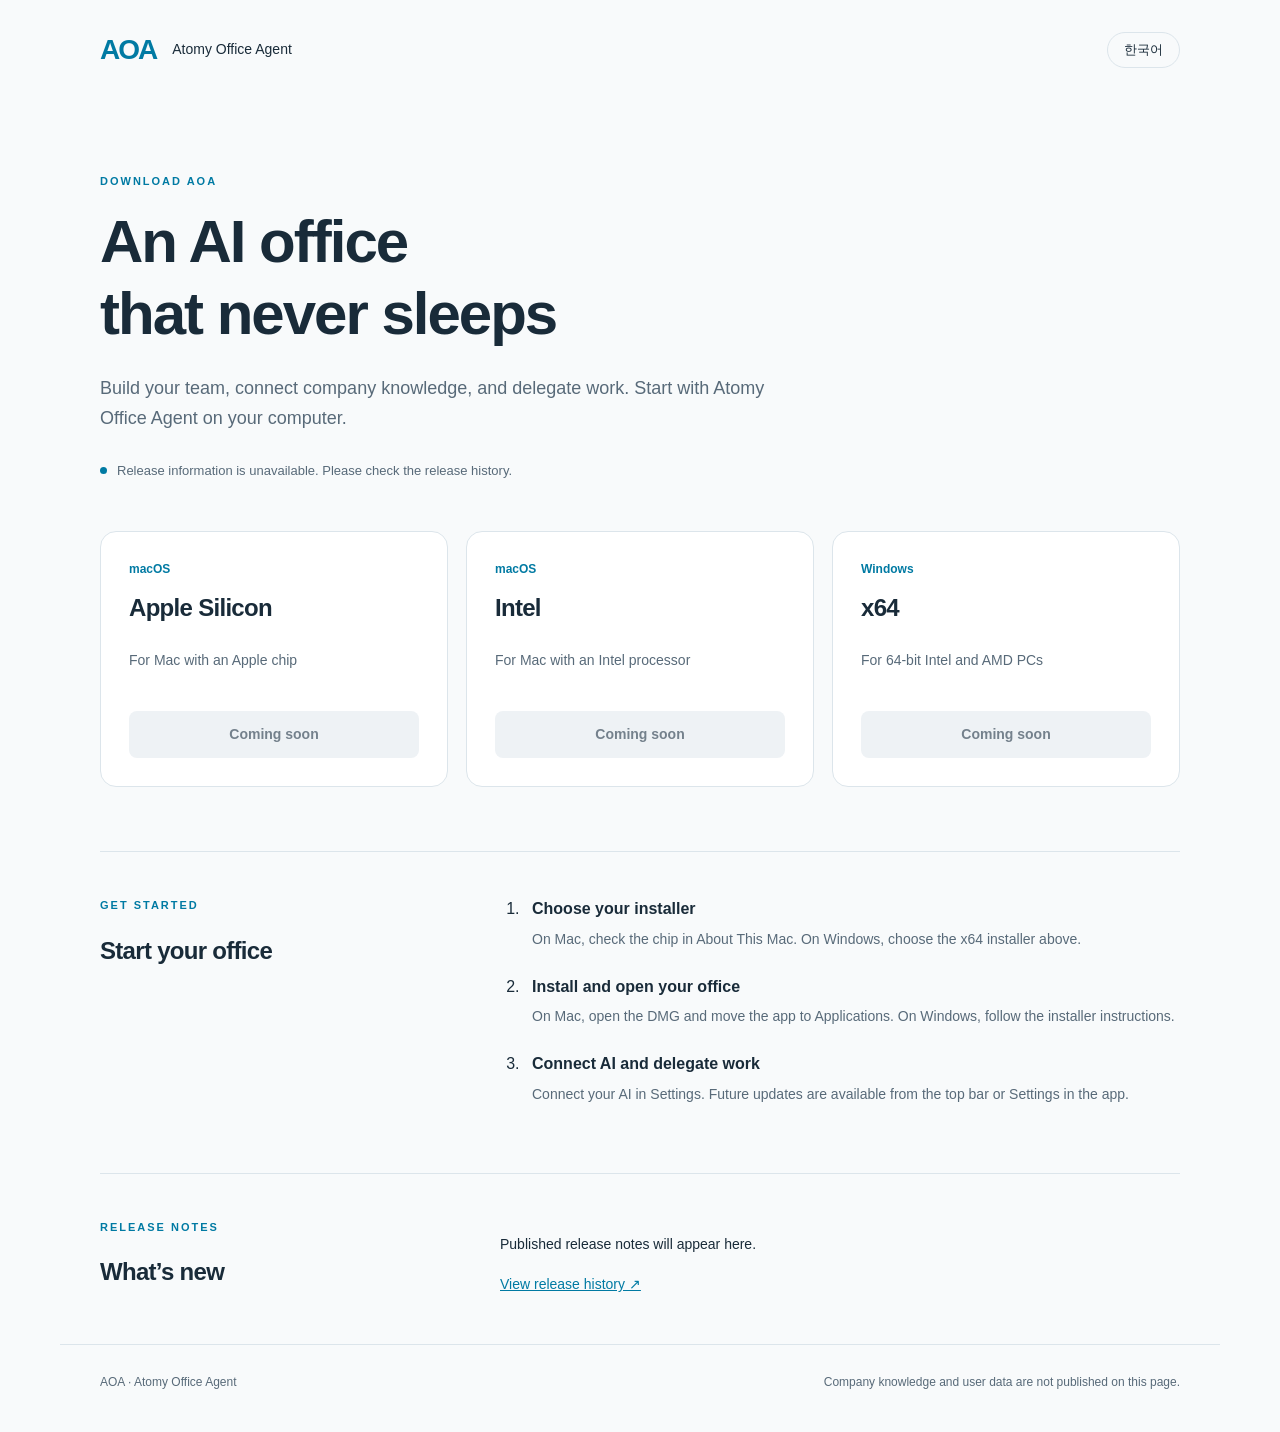
==== index.html @ fa3f3bc6 "Add bilingual AOA download and release page" ====
<!doctype html>
<html lang="ko"><head><meta charset="utf-8"><meta name="viewport" content="width=device-width, initial-scale=1"><meta name="description" content="Atomy Office Agent — AOA 다운로드 및 릴리스 안내"><title>AOA · Download</title><link rel="stylesheet" href="style.css"></head>
<body><header><a class="brand" href="./"><span class="mark">AOA</span><span>Atomy Office Agent</span></a><button id="language" type="button">English</button></header>
<main><section class="hero"><p class="eyebrow" data-t="eyebrow"></p><h1 data-t="title"></h1><p class="lead" data-t="lead"></p><div class="release-status"><span class="dot"></span><span id="status" role="status" data-t="loading"></span></div></section>
<section class="downloads" aria-label="설치 파일" data-label="downloads">
<article><span class="platform">macOS</span><h2>Apple Silicon</h2><p data-t="silicon"></p><a class="download disabled" aria-disabled="true" data-file="aoa-macos-apple-silicon.dmg" data-t="preparing"></a></article>
<article><span class="platform">macOS</span><h2>Intel</h2><p data-t="intel"></p><a class="download disabled" aria-disabled="true" data-file="aoa-macos-intel.dmg" data-t="preparing"></a></article>
<article><span class="platform">Windows</span><h2>x64</h2><p data-t="windows"></p><a class="download disabled" aria-disabled="true" data-file="aoa-windows-setup.exe" data-t="preparing"></a></article>
</section>
<section class="guide"><div><p class="eyebrow" data-t="getStarted"></p><h2 data-t="guideTitle"></h2></div><ol><li><strong data-t="step1"></strong><p data-t="step1Body"></p></li><li><strong data-t="step2"></strong><p data-t="step2Body"></p></li><li><strong data-t="step3"></strong><p data-t="step3Body"></p></li></ol></section>
<section class="notes"><div><p class="eyebrow" data-t="releaseNotes"></p><h2 data-t="notesTitle"></h2></div><div><p id="date"></p><pre id="notes" data-t="notesEmpty"></pre><a id="history" href="https://github.com/suhwang-atomy/agent-platform-releases/releases" target="_blank" rel="noopener noreferrer" data-t="history"></a></div></section></main>
<footer><span>AOA · Atomy Office Agent</span><span data-t="footer"></span></footer><script type="module" src="site.js"></script></body></html>
---- style.css ----
:root{color-scheme:light;--ink:#192b39;--muted:#586a79;--line:#dce5eb;--accent:#007aa3}*{box-sizing:border-box}body{margin:0;background:#f8fafb;color:var(--ink);font:16px/1.65 -apple-system,BlinkMacSystemFont,"Segoe UI",sans-serif}header,main,footer{max-width:1160px;margin:auto;padding:0 40px}header{height:100px;display:flex;align-items:center;justify-content:space-between}.brand{display:flex;align-items:center;gap:16px;color:inherit;text-decoration:none;font-size:14px}.mark{font-weight:800;letter-spacing:-2px;font-size:28px;color:var(--accent)}button{background:transparent;border:1px solid var(--line);border-radius:20px;padding:8px 16px;color:var(--ink);cursor:pointer}.hero{padding:72px 0 42px;max-width:800px}.eyebrow{font-size:11px;letter-spacing:2px;color:var(--accent);font-weight:700;margin:0 0 16px}h1{font-size:clamp(34px,5vw,60px);line-height:1.2;letter-spacing:-2px;white-space:pre-line;margin:0 0 24px}h2{font-size:24px;letter-spacing:-.7px;margin:8px 0}.lead{font-size:18px;color:var(--muted);max-width:680px}.release-status{display:flex;align-items:center;gap:10px;font-size:13px;margin-top:26px;color:var(--muted)}.dot{width:7px;height:7px;background:var(--accent);border-radius:50%}.downloads{display:grid;grid-template-columns:repeat(3,1fr);gap:18px;padding:8px 0 64px}article{border:1px solid var(--line);border-radius:16px;padding:28px;background:white;display:flex;flex-direction:column}article p{color:var(--muted);font-size:14px;min-height:48px}.platform{font-size:12px;font-weight:600;color:var(--accent)}.download{display:block;text-decoration:none;text-align:center;background:var(--accent);color:white;padding:12px;border-radius:8px;font-size:14px;font-weight:600;margin-top:auto}.download.disabled{background:#eef2f5;color:#74818c;cursor:default}a:focus-visible,button:focus-visible{outline:3px solid #00b5ef;outline-offset:4px}.guide,.notes{display:grid;grid-template-columns:1fr 2fr;gap:60px;border-top:1px solid var(--line);padding:44px 0}ol{margin:0;padding-left:24px}li{padding:0 0 18px 8px}li p{margin:5px 0;color:var(--muted);font-size:14px}.notes pre{white-space:pre-wrap;overflow-wrap:anywhere;font-family:inherit;font-size:14px;line-height:1.8;max-height:400px;overflow:auto}.notes a{color:var(--accent);font-size:14px}#date{color:var(--muted);font-size:12px}footer{border-top:1px solid var(--line);padding-top:28px;padding-bottom:40px;display:flex;justify-content:space-between;color:var(--muted);font-size:12px}@media(max-width:700px){header,main,footer{padding-left:22px;padding-right:22px}header{height:80px}.brand{gap:10px;font-size:11px}.hero{padding-top:38px}.downloads{grid-template-columns:1fr;gap:12px}article{padding:24px}article p{min-height:0}.guide,.notes{grid-template-columns:1fr;gap:16px}footer{display:grid;gap:8px}}
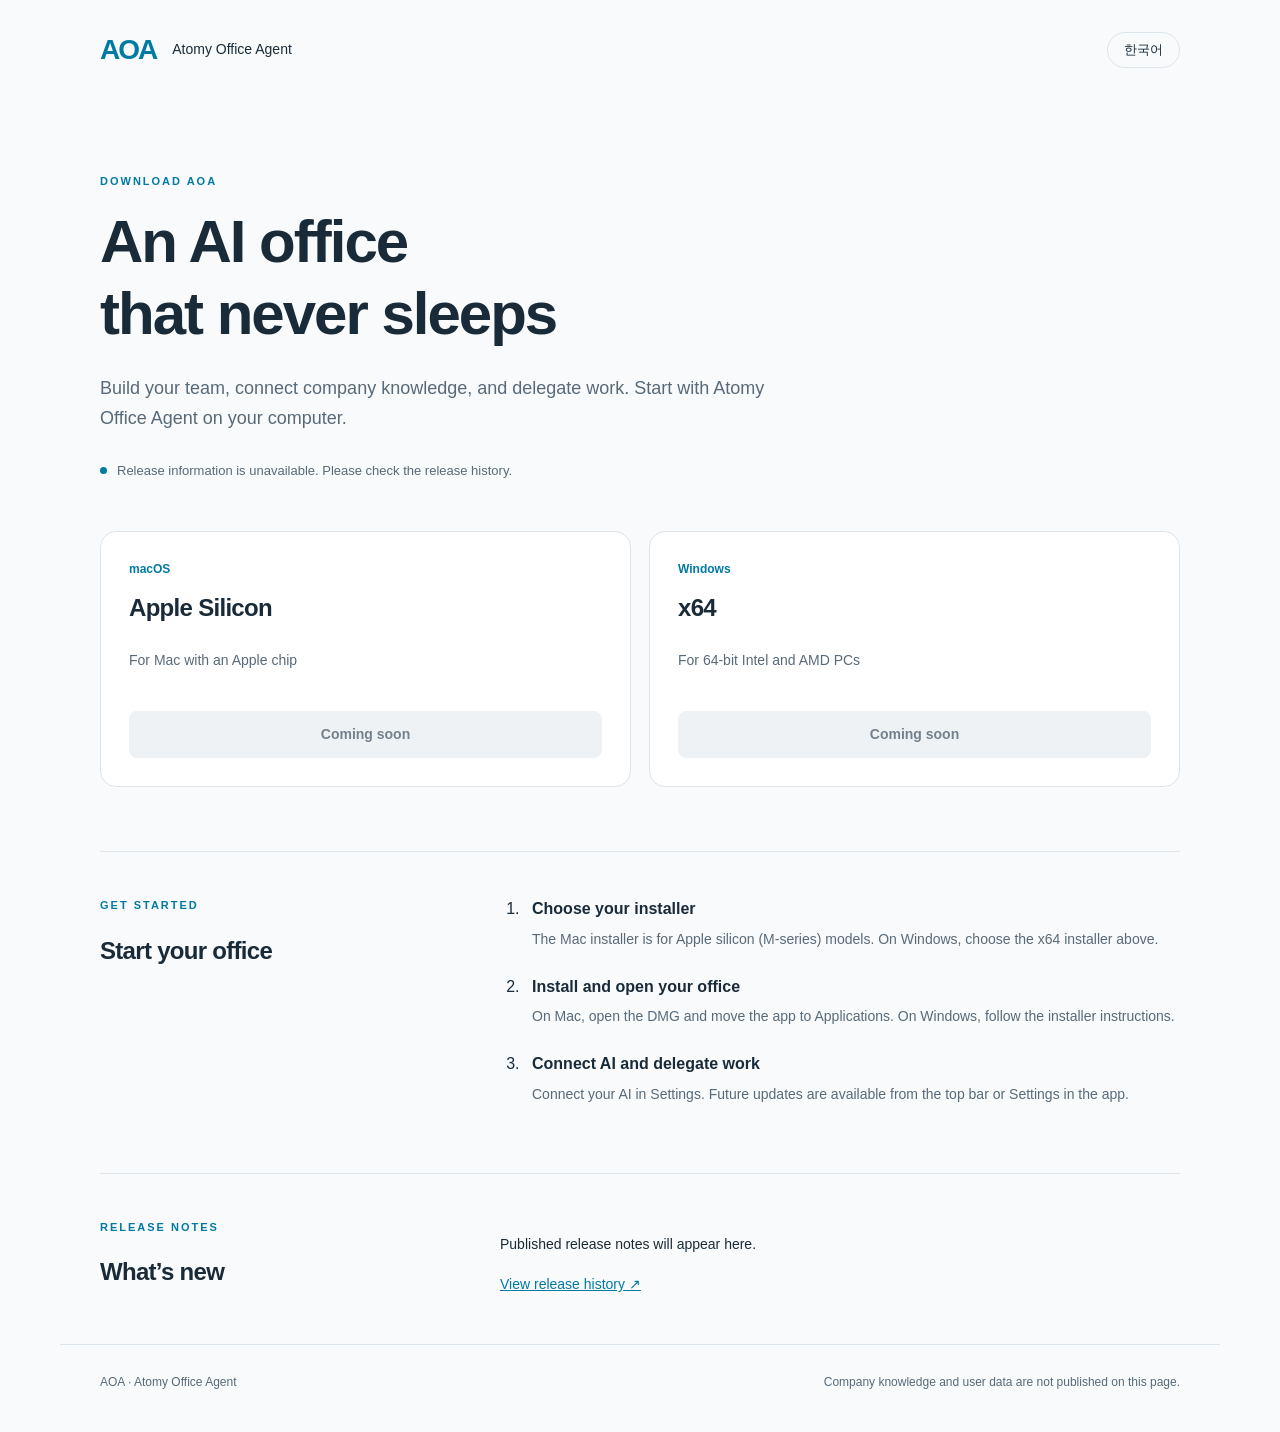
==== commit 2dac4e2c: "Publish Apple Silicon download and simplify platform cards" ====
--- a/index.html
+++ b/index.html
@@ -4,7 +4,6 @@
 <main><section class="hero"><p class="eyebrow" data-t="eyebrow"></p><h1 data-t="title"></h1><p class="lead" data-t="lead"></p><div class="release-status"><span class="dot"></span><span id="status" role="status" data-t="loading"></span></div></section>
 <section class="downloads" aria-label="설치 파일" data-label="downloads">
 <article><span class="platform">macOS</span><h2>Apple Silicon</h2><p data-t="silicon"></p><a class="download disabled" aria-disabled="true" data-file="aoa-macos-apple-silicon.dmg" data-t="preparing"></a></article>
-<article><span class="platform">macOS</span><h2>Intel</h2><p data-t="intel"></p><a class="download disabled" aria-disabled="true" data-file="aoa-macos-intel.dmg" data-t="preparing"></a></article>
 <article><span class="platform">Windows</span><h2>x64</h2><p data-t="windows"></p><a class="download disabled" aria-disabled="true" data-file="aoa-windows-setup.exe" data-t="preparing"></a></article>
 </section>
 <section class="guide"><div><p class="eyebrow" data-t="getStarted"></p><h2 data-t="guideTitle"></h2></div><ol><li><strong data-t="step1"></strong><p data-t="step1Body"></p></li><li><strong data-t="step2"></strong><p data-t="step2Body"></p></li><li><strong data-t="step3"></strong><p data-t="step3Body"></p></li></ol></section>
--- a/style.css
+++ b/style.css
@@ -1 +1 @@
-:root{color-scheme:light;--ink:#192b39;--muted:#586a79;--line:#dce5eb;--accent:#007aa3}*{box-sizing:border-box}body{margin:0;background:#f8fafb;color:var(--ink);font:16px/1.65 -apple-system,BlinkMacSystemFont,"Segoe UI",sans-serif}header,main,footer{max-width:1160px;margin:auto;padding:0 40px}header{height:100px;display:flex;align-items:center;justify-content:space-between}.brand{display:flex;align-items:center;gap:16px;color:inherit;text-decoration:none;font-size:14px}.mark{font-weight:800;letter-spacing:-2px;font-size:28px;color:var(--accent)}button{background:transparent;border:1px solid var(--line);border-radius:20px;padding:8px 16px;color:var(--ink);cursor:pointer}.hero{padding:72px 0 42px;max-width:800px}.eyebrow{font-size:11px;letter-spacing:2px;color:var(--accent);font-weight:700;margin:0 0 16px}h1{font-size:clamp(34px,5vw,60px);line-height:1.2;letter-spacing:-2px;white-space:pre-line;margin:0 0 24px}h2{font-size:24px;letter-spacing:-.7px;margin:8px 0}.lead{font-size:18px;color:var(--muted);max-width:680px}.release-status{display:flex;align-items:center;gap:10px;font-size:13px;margin-top:26px;color:var(--muted)}.dot{width:7px;height:7px;background:var(--accent);border-radius:50%}.downloads{display:grid;grid-template-columns:repeat(3,1fr);gap:18px;padding:8px 0 64px}article{border:1px solid var(--line);border-radius:16px;padding:28px;background:white;display:flex;flex-direction:column}article p{color:var(--muted);font-size:14px;min-height:48px}.platform{font-size:12px;font-weight:600;color:var(--accent)}.download{display:block;text-decoration:none;text-align:center;background:var(--accent);color:white;padding:12px;border-radius:8px;font-size:14px;font-weight:600;margin-top:auto}.download.disabled{background:#eef2f5;color:#74818c;cursor:default}a:focus-visible,button:focus-visible{outline:3px solid #00b5ef;outline-offset:4px}.guide,.notes{display:grid;grid-template-columns:1fr 2fr;gap:60px;border-top:1px solid var(--line);padding:44px 0}ol{margin:0;padding-left:24px}li{padding:0 0 18px 8px}li p{margin:5px 0;color:var(--muted);font-size:14px}.notes pre{white-space:pre-wrap;overflow-wrap:anywhere;font-family:inherit;font-size:14px;line-height:1.8;max-height:400px;overflow:auto}.notes a{color:var(--accent);font-size:14px}#date{color:var(--muted);font-size:12px}footer{border-top:1px solid var(--line);padding-top:28px;padding-bottom:40px;display:flex;justify-content:space-between;color:var(--muted);font-size:12px}@media(max-width:700px){header,main,footer{padding-left:22px;padding-right:22px}header{height:80px}.brand{gap:10px;font-size:11px}.hero{padding-top:38px}.downloads{grid-template-columns:1fr;gap:12px}article{padding:24px}article p{min-height:0}.guide,.notes{grid-template-columns:1fr;gap:16px}footer{display:grid;gap:8px}}
+:root{color-scheme:light;--ink:#192b39;--muted:#586a79;--line:#dce5eb;--accent:#007aa3}*{box-sizing:border-box}body{margin:0;background:#f8fafb;color:var(--ink);font:16px/1.65 -apple-system,BlinkMacSystemFont,"Segoe UI",sans-serif}header,main,footer{max-width:1160px;margin:auto;padding:0 40px}header{height:100px;display:flex;align-items:center;justify-content:space-between}.brand{display:flex;align-items:center;gap:16px;color:inherit;text-decoration:none;font-size:14px}.mark{font-weight:800;letter-spacing:-2px;font-size:28px;color:var(--accent)}button{background:transparent;border:1px solid var(--line);border-radius:20px;padding:8px 16px;color:var(--ink);cursor:pointer}.hero{padding:72px 0 42px;max-width:800px}.eyebrow{font-size:11px;letter-spacing:2px;color:var(--accent);font-weight:700;margin:0 0 16px}h1{font-size:clamp(34px,5vw,60px);line-height:1.2;letter-spacing:-2px;white-space:pre-line;margin:0 0 24px}h2{font-size:24px;letter-spacing:-.7px;margin:8px 0}.lead{font-size:18px;color:var(--muted);max-width:680px}.release-status{display:flex;align-items:center;gap:10px;font-size:13px;margin-top:26px;color:var(--muted)}.dot{width:7px;height:7px;background:var(--accent);border-radius:50%}.downloads{display:grid;grid-template-columns:repeat(2,1fr);gap:18px;padding:8px 0 64px}article{border:1px solid var(--line);border-radius:16px;padding:28px;background:white;display:flex;flex-direction:column}article p{color:var(--muted);font-size:14px;min-height:48px}.platform{font-size:12px;font-weight:600;color:var(--accent)}.download{display:block;text-decoration:none;text-align:center;background:var(--accent);color:white;padding:12px;border-radius:8px;font-size:14px;font-weight:600;margin-top:auto}.download.disabled{background:#eef2f5;color:#74818c;cursor:default}a:focus-visible,button:focus-visible{outline:3px solid #00b5ef;outline-offset:4px}.guide,.notes{display:grid;grid-template-columns:1fr 2fr;gap:60px;border-top:1px solid var(--line);padding:44px 0}ol{margin:0;padding-left:24px}li{padding:0 0 18px 8px}li p{margin:5px 0;color:var(--muted);font-size:14px}.notes pre{white-space:pre-wrap;overflow-wrap:anywhere;font-family:inherit;font-size:14px;line-height:1.8;max-height:400px;overflow:auto}.notes a{color:var(--accent);font-size:14px}#date{color:var(--muted);font-size:12px}footer{border-top:1px solid var(--line);padding-top:28px;padding-bottom:40px;display:flex;justify-content:space-between;color:var(--muted);font-size:12px}@media(max-width:700px){header,main,footer{padding-left:22px;padding-right:22px}header{height:80px}.brand{gap:10px;font-size:11px}.hero{padding-top:38px}.downloads{grid-template-columns:1fr;gap:12px}article{padding:24px}article p{min-height:0}.guide,.notes{grid-template-columns:1fr;gap:16px}footer{display:grid;gap:8px}}
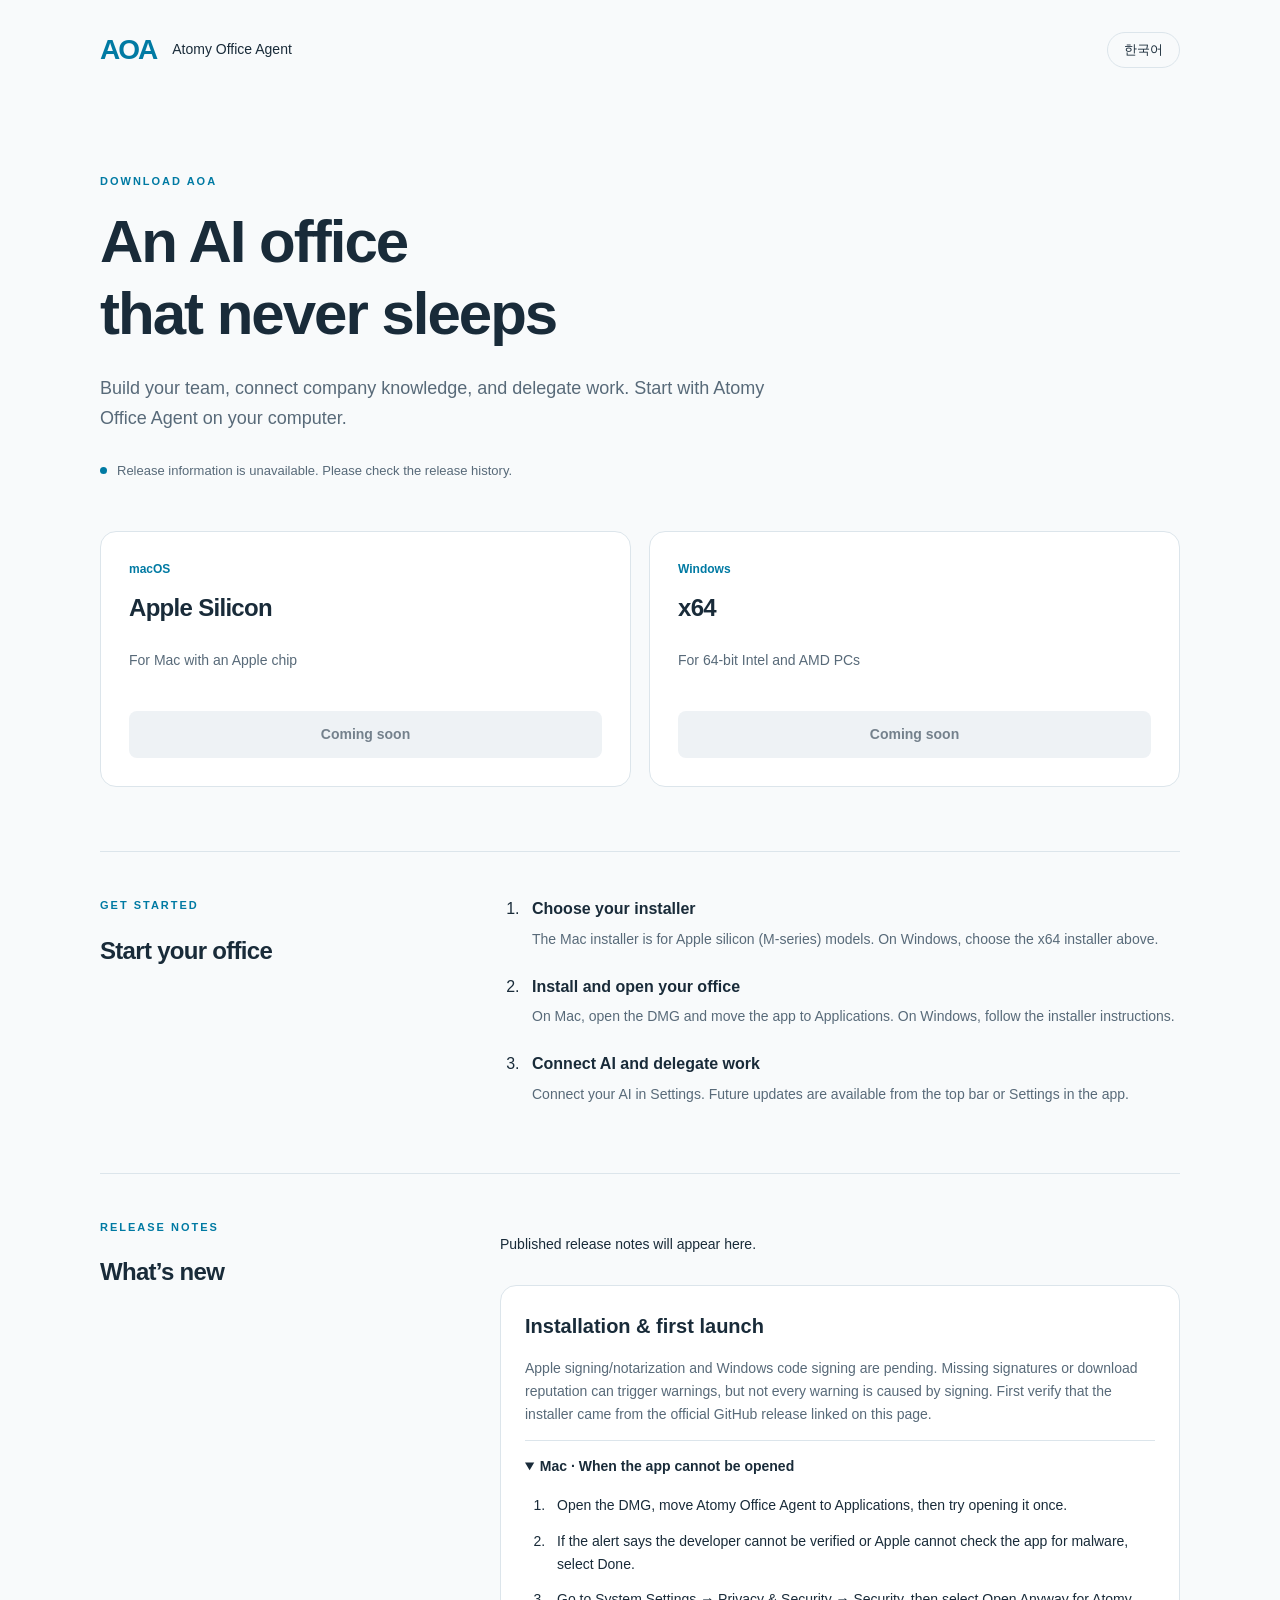
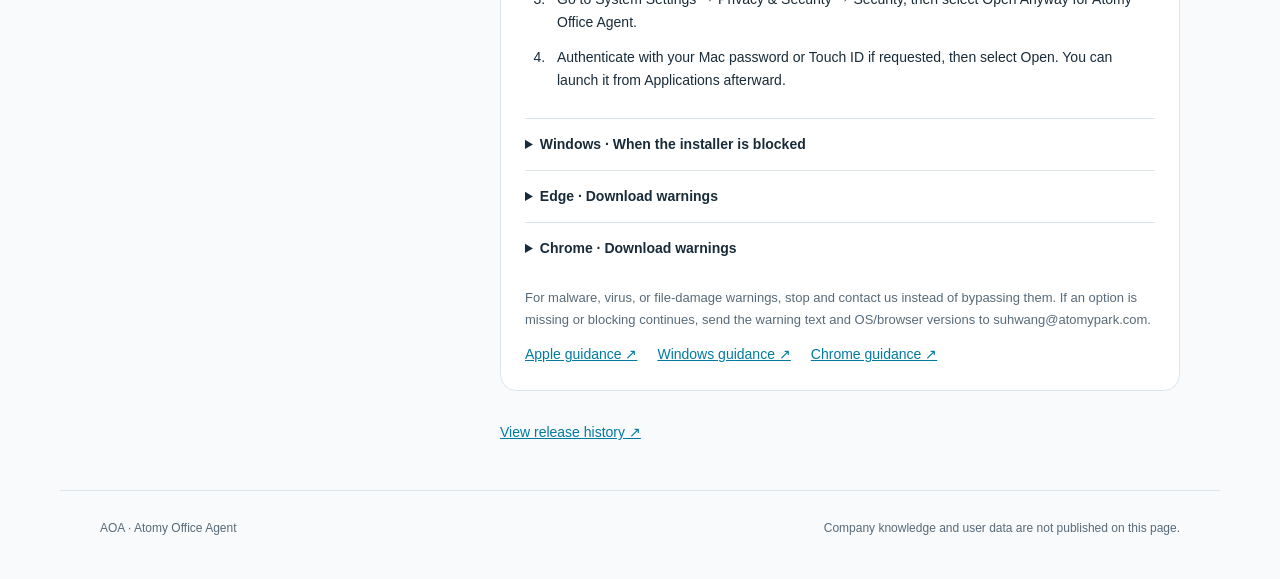
==== commit a4c4a0da: "docs: add OS and browser first-run guidance" ====
--- a/index.html
+++ b/index.html
@@ -7,5 +7,5 @@
 <article><span class="platform">Windows</span><h2>x64</h2><p data-t="windows"></p><a class="download disabled" aria-disabled="true" data-file="aoa-windows-setup.exe" data-t="preparing"></a></article>
 </section>
 <section class="guide"><div><p class="eyebrow" data-t="getStarted"></p><h2 data-t="guideTitle"></h2></div><ol><li><strong data-t="step1"></strong><p data-t="step1Body"></p></li><li><strong data-t="step2"></strong><p data-t="step2Body"></p></li><li><strong data-t="step3"></strong><p data-t="step3Body"></p></li></ol></section>
-<section class="notes"><div><p class="eyebrow" data-t="releaseNotes"></p><h2 data-t="notesTitle"></h2></div><div><p id="date"></p><pre id="notes" data-t="notesEmpty"></pre><a id="history" href="https://github.com/suhwang-atomy/agent-platform-releases/releases" target="_blank" rel="noopener noreferrer" data-t="history"></a></div></section></main>
+<section class="notes"><div><p class="eyebrow" data-t="releaseNotes"></p><h2 data-t="notesTitle"></h2></div><div><p id="date"></p><pre id="notes" data-t="notesEmpty"></pre><aside class="launch-guide" aria-labelledby="launch-title"><h3 id="launch-title" data-t="launchTitle"></h3><p data-t="launchIntro"></p><details open><summary data-t="macGuide"></summary><ol><li data-t="mac1"></li><li data-t="mac2"></li><li data-t="mac3"></li><li data-t="mac4"></li></ol></details><details><summary data-t="windowsGuide"></summary><ol><li data-t="windows1"></li><li data-t="windows2"></li><li data-t="windows3"></li></ol></details><details><summary data-t="edgeGuide"></summary><ol><li data-t="edge1"></li><li data-t="edge2"></li></ol></details><details><summary data-t="chromeGuide"></summary><ol><li data-t="chrome1"></li><li data-t="chrome2"></li></ol></details><p class="launch-help" data-t="launchHelp"></p><div class="launch-sources"><a href="https://support.apple.com/ko-kr/102445" data-t="appleHelp" target="_blank" rel="noopener noreferrer"></a><a href="https://learn.microsoft.com/en-us/windows/apps/package-and-deploy/smartscreen-reputation" data-t="windowsHelp" target="_blank" rel="noopener noreferrer"></a><a href="https://support.google.com/chrome/answer/6261569" data-t="chromeHelp" target="_blank" rel="noopener noreferrer"></a></div></aside><a id="history" href="https://github.com/suhwang-atomy/agent-platform-releases/releases" target="_blank" rel="noopener noreferrer" data-t="history"></a></div></section></main>
 <footer><span>AOA · Atomy Office Agent</span><span data-t="footer"></span></footer><script type="module" src="site.js"></script></body></html>
--- a/style.css
+++ b/style.css
@@ -1 +1,3 @@
 :root{color-scheme:light;--ink:#192b39;--muted:#586a79;--line:#dce5eb;--accent:#007aa3}*{box-sizing:border-box}body{margin:0;background:#f8fafb;color:var(--ink);font:16px/1.65 -apple-system,BlinkMacSystemFont,"Segoe UI",sans-serif}header,main,footer{max-width:1160px;margin:auto;padding:0 40px}header{height:100px;display:flex;align-items:center;justify-content:space-between}.brand{display:flex;align-items:center;gap:16px;color:inherit;text-decoration:none;font-size:14px}.mark{font-weight:800;letter-spacing:-2px;font-size:28px;color:var(--accent)}button{background:transparent;border:1px solid var(--line);border-radius:20px;padding:8px 16px;color:var(--ink);cursor:pointer}.hero{padding:72px 0 42px;max-width:800px}.eyebrow{font-size:11px;letter-spacing:2px;color:var(--accent);font-weight:700;margin:0 0 16px}h1{font-size:clamp(34px,5vw,60px);line-height:1.2;letter-spacing:-2px;white-space:pre-line;margin:0 0 24px}h2{font-size:24px;letter-spacing:-.7px;margin:8px 0}.lead{font-size:18px;color:var(--muted);max-width:680px}.release-status{display:flex;align-items:center;gap:10px;font-size:13px;margin-top:26px;color:var(--muted)}.dot{width:7px;height:7px;background:var(--accent);border-radius:50%}.downloads{display:grid;grid-template-columns:repeat(2,1fr);gap:18px;padding:8px 0 64px}article{border:1px solid var(--line);border-radius:16px;padding:28px;background:white;display:flex;flex-direction:column}article p{color:var(--muted);font-size:14px;min-height:48px}.platform{font-size:12px;font-weight:600;color:var(--accent)}.download{display:block;text-decoration:none;text-align:center;background:var(--accent);color:white;padding:12px;border-radius:8px;font-size:14px;font-weight:600;margin-top:auto}.download.disabled{background:#eef2f5;color:#74818c;cursor:default}a:focus-visible,button:focus-visible{outline:3px solid #00b5ef;outline-offset:4px}.guide,.notes{display:grid;grid-template-columns:1fr 2fr;gap:60px;border-top:1px solid var(--line);padding:44px 0}ol{margin:0;padding-left:24px}li{padding:0 0 18px 8px}li p{margin:5px 0;color:var(--muted);font-size:14px}.notes pre{white-space:pre-wrap;overflow-wrap:anywhere;font-family:inherit;font-size:14px;line-height:1.8;max-height:400px;overflow:auto}.notes a{color:var(--accent);font-size:14px}#date{color:var(--muted);font-size:12px}footer{border-top:1px solid var(--line);padding-top:28px;padding-bottom:40px;display:flex;justify-content:space-between;color:var(--muted);font-size:12px}@media(max-width:700px){header,main,footer{padding-left:22px;padding-right:22px}header{height:80px}.brand{gap:10px;font-size:11px}.hero{padding-top:38px}.downloads{grid-template-columns:1fr;gap:12px}article{padding:24px}article p{min-height:0}.guide,.notes{grid-template-columns:1fr;gap:16px}footer{display:grid;gap:8px}}
+
+.launch-guide{margin:28px 0;padding:24px;border:1px solid var(--line);border-radius:16px;background:white;font-size:14px}.launch-guide h3{margin:0 0 12px;font-size:20px}.launch-guide p{color:var(--muted)}.launch-guide details{border-top:1px solid var(--line);padding:14px 0}.launch-guide summary{cursor:pointer;font-weight:600}.launch-guide summary:focus-visible{outline:3px solid #00b5ef;outline-offset:4px}.launch-guide ol{margin-top:16px}.launch-guide li{padding-bottom:12px;overflow-wrap:anywhere}.launch-help{font-size:13px;overflow-wrap:anywhere}.launch-sources{display:flex;flex-wrap:wrap;gap:8px 20px}@media(max-width:700px){.launch-guide{padding:18px}}
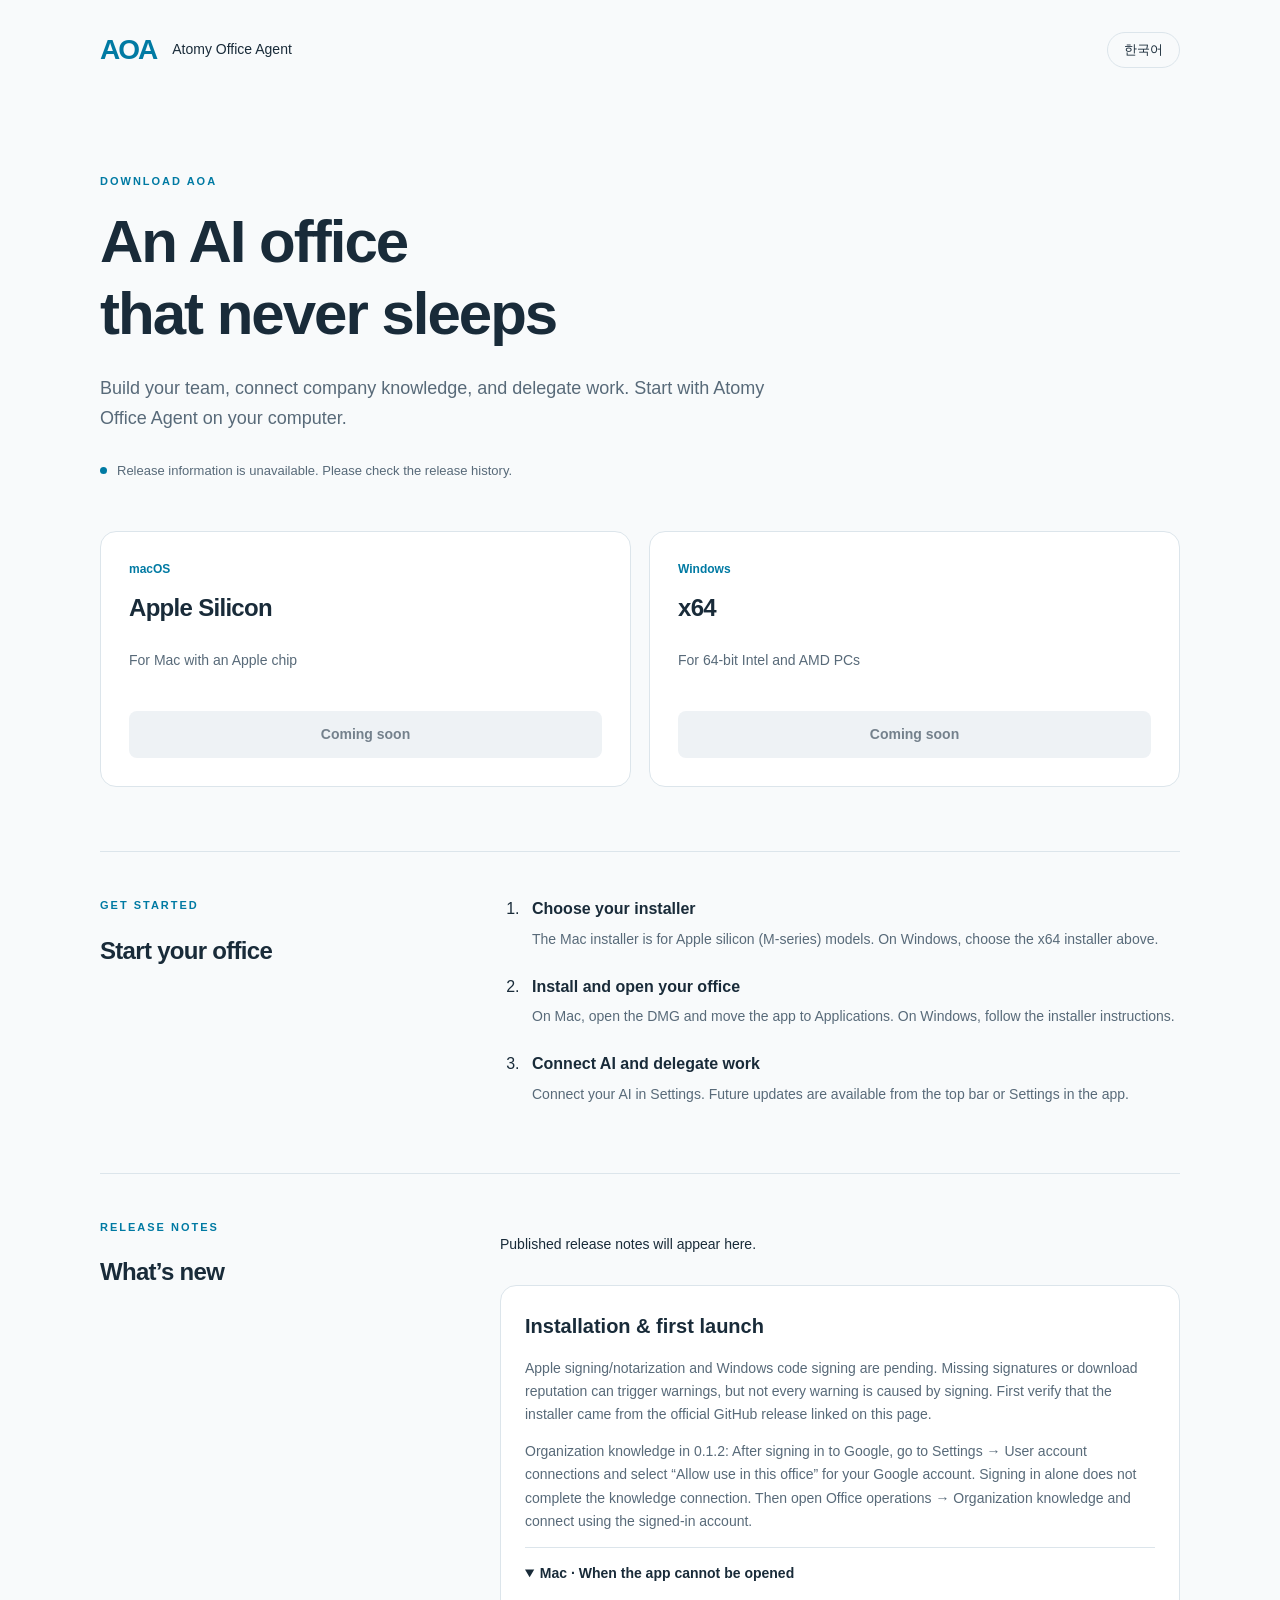
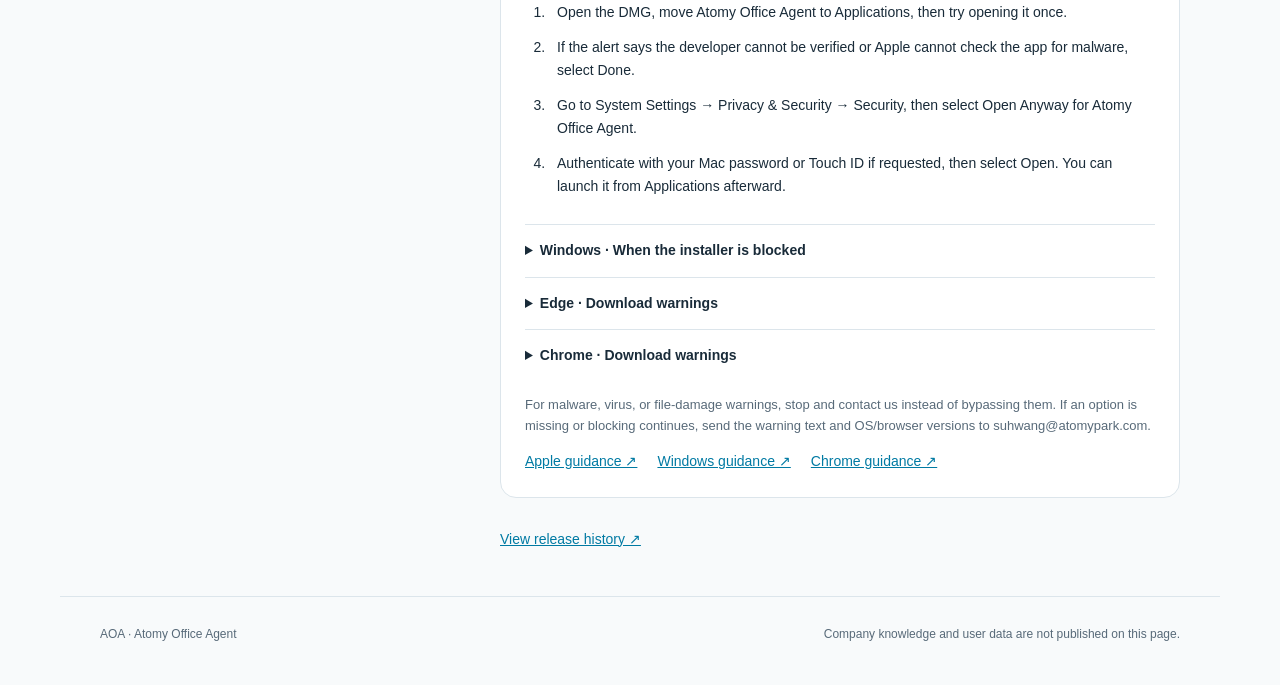
==== commit a05559d5: "docs: explain office approval for 0.1.2 knowledge" ====
--- a/index.html
+++ b/index.html
@@ -7,5 +7,5 @@
 <article><span class="platform">Windows</span><h2>x64</h2><p data-t="windows"></p><a class="download disabled" aria-disabled="true" data-file="aoa-windows-setup.exe" data-t="preparing"></a></article>
 </section>
 <section class="guide"><div><p class="eyebrow" data-t="getStarted"></p><h2 data-t="guideTitle"></h2></div><ol><li><strong data-t="step1"></strong><p data-t="step1Body"></p></li><li><strong data-t="step2"></strong><p data-t="step2Body"></p></li><li><strong data-t="step3"></strong><p data-t="step3Body"></p></li></ol></section>
-<section class="notes"><div><p class="eyebrow" data-t="releaseNotes"></p><h2 data-t="notesTitle"></h2></div><div><p id="date"></p><pre id="notes" data-t="notesEmpty"></pre><aside class="launch-guide" aria-labelledby="launch-title"><h3 id="launch-title" data-t="launchTitle"></h3><p data-t="launchIntro"></p><details open><summary data-t="macGuide"></summary><ol><li data-t="mac1"></li><li data-t="mac2"></li><li data-t="mac3"></li><li data-t="mac4"></li></ol></details><details><summary data-t="windowsGuide"></summary><ol><li data-t="windows1"></li><li data-t="windows2"></li><li data-t="windows3"></li></ol></details><details><summary data-t="edgeGuide"></summary><ol><li data-t="edge1"></li><li data-t="edge2"></li></ol></details><details><summary data-t="chromeGuide"></summary><ol><li data-t="chrome1"></li><li data-t="chrome2"></li></ol></details><p class="launch-help" data-t="launchHelp"></p><div class="launch-sources"><a href="https://support.apple.com/ko-kr/102445" data-t="appleHelp" target="_blank" rel="noopener noreferrer"></a><a href="https://learn.microsoft.com/en-us/windows/apps/package-and-deploy/smartscreen-reputation" data-t="windowsHelp" target="_blank" rel="noopener noreferrer"></a><a href="https://support.google.com/chrome/answer/6261569" data-t="chromeHelp" target="_blank" rel="noopener noreferrer"></a></div></aside><a id="history" href="https://github.com/suhwang-atomy/agent-platform-releases/releases" target="_blank" rel="noopener noreferrer" data-t="history"></a></div></section></main>
+<section class="notes"><div><p class="eyebrow" data-t="releaseNotes"></p><h2 data-t="notesTitle"></h2></div><div><p id="date"></p><pre id="notes" data-t="notesEmpty"></pre><aside class="launch-guide" aria-labelledby="launch-title"><h3 id="launch-title" data-t="launchTitle"></h3><p data-t="launchIntro"></p><p data-t="knowledge012"></p><details open><summary data-t="macGuide"></summary><ol><li data-t="mac1"></li><li data-t="mac2"></li><li data-t="mac3"></li><li data-t="mac4"></li></ol></details><details><summary data-t="windowsGuide"></summary><ol><li data-t="windows1"></li><li data-t="windows2"></li><li data-t="windows3"></li></ol></details><details><summary data-t="edgeGuide"></summary><ol><li data-t="edge1"></li><li data-t="edge2"></li></ol></details><details><summary data-t="chromeGuide"></summary><ol><li data-t="chrome1"></li><li data-t="chrome2"></li></ol></details><p class="launch-help" data-t="launchHelp"></p><div class="launch-sources"><a href="https://support.apple.com/ko-kr/102445" data-t="appleHelp" target="_blank" rel="noopener noreferrer"></a><a href="https://learn.microsoft.com/en-us/windows/apps/package-and-deploy/smartscreen-reputation" data-t="windowsHelp" target="_blank" rel="noopener noreferrer"></a><a href="https://support.google.com/chrome/answer/6261569" data-t="chromeHelp" target="_blank" rel="noopener noreferrer"></a></div></aside><a id="history" href="https://github.com/suhwang-atomy/agent-platform-releases/releases" target="_blank" rel="noopener noreferrer" data-t="history"></a></div></section></main>
 <footer><span>AOA · Atomy Office Agent</span><span data-t="footer"></span></footer><script type="module" src="site.js"></script></body></html>
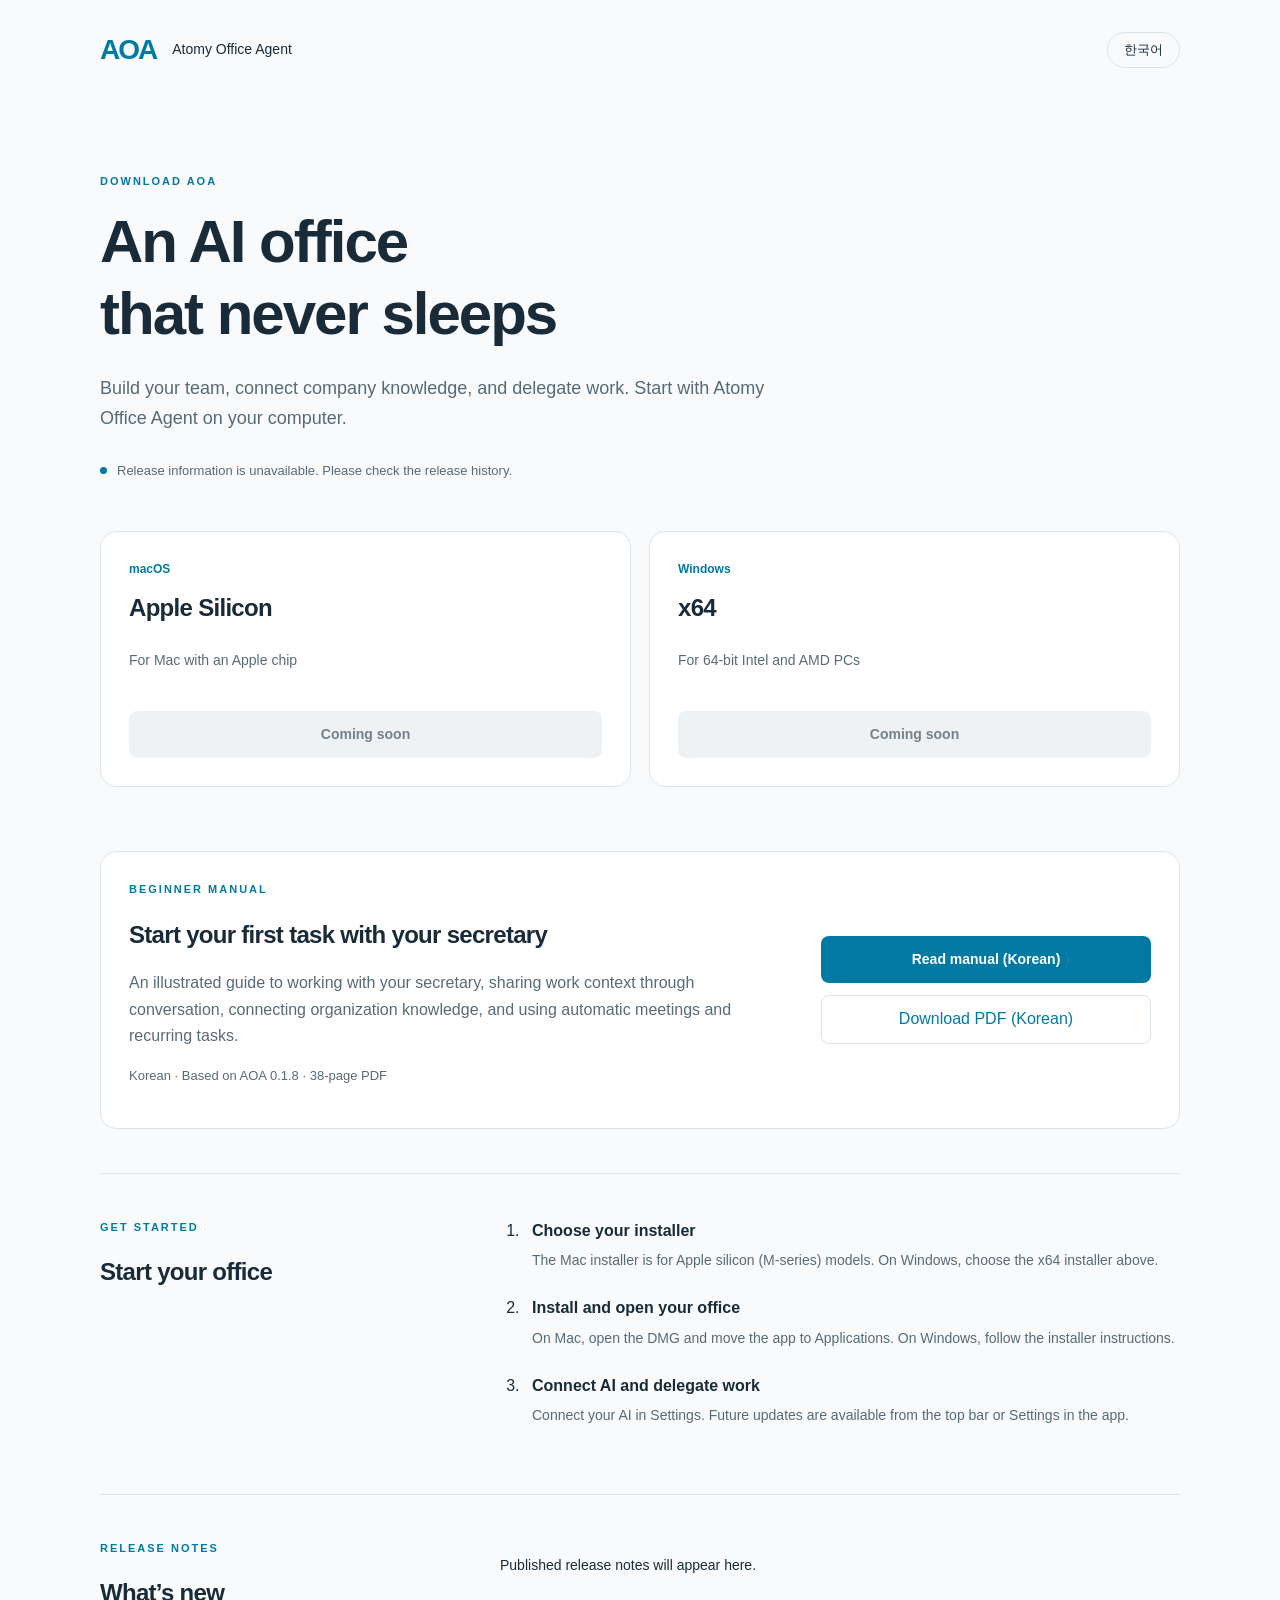
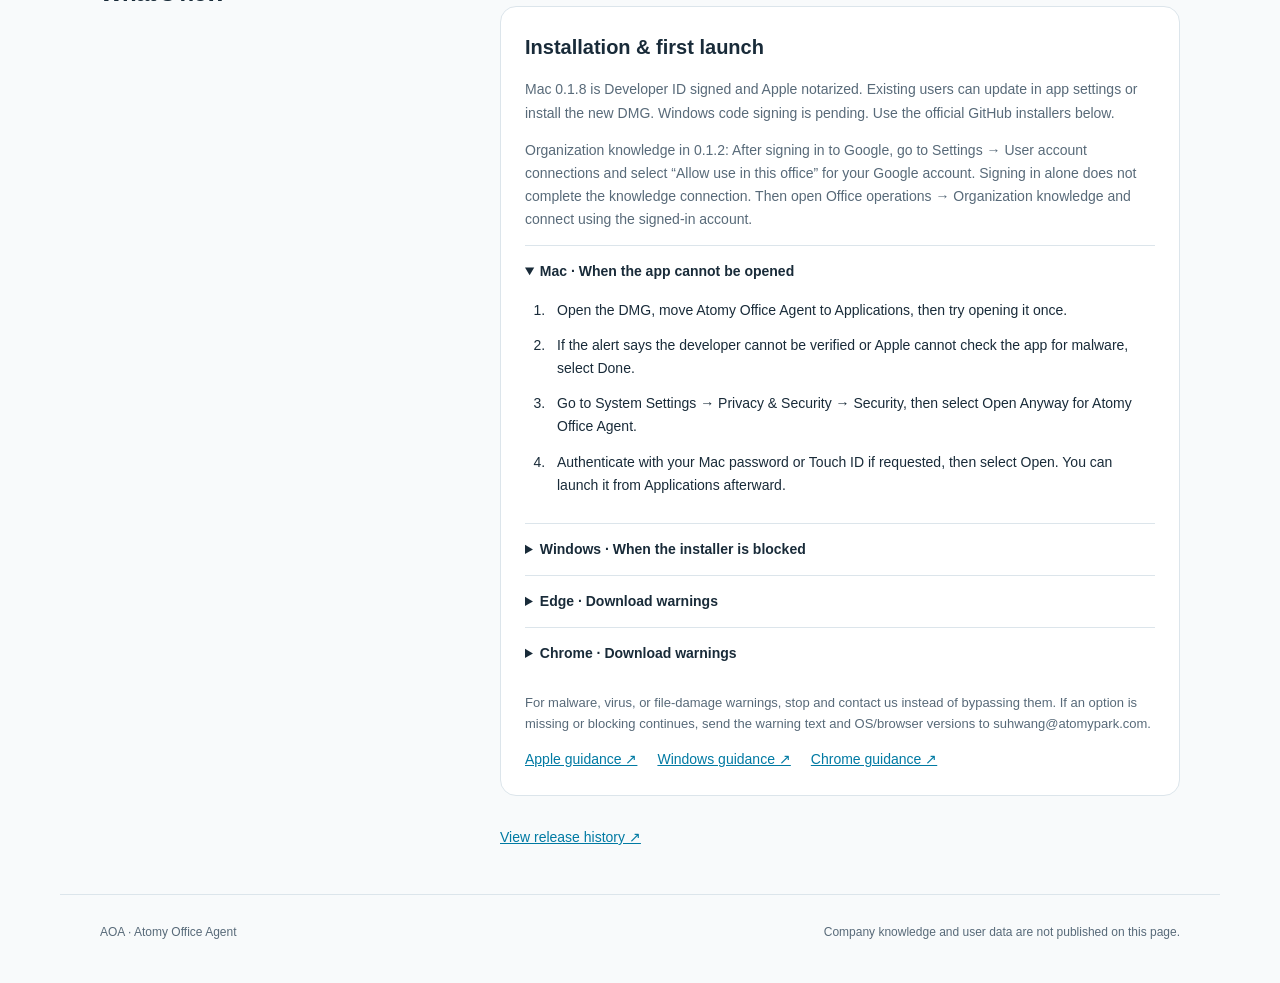
==== commit bd309408: "docs: publish beginner manual on download page" ====
--- a/index.html
+++ b/index.html
@@ -6,6 +6,7 @@
 <article><span class="platform">macOS</span><h2>Apple Silicon</h2><p data-t="silicon"></p><a class="download disabled" aria-disabled="true" data-file="aoa-macos-apple-silicon.dmg" data-t="preparing"></a></article>
 <article><span class="platform">Windows</span><h2>x64</h2><p data-t="windows"></p><a class="download disabled" aria-disabled="true" data-file="aoa-windows-setup.exe" data-t="preparing"></a></article>
 </section>
+<section class="manual-guide" aria-labelledby="manual-title"><div><p class="eyebrow" data-t="manualEyebrow"></p><h2 id="manual-title" data-t="manualTitle"></h2><p data-t="manualBody"></p><p class="manual-meta" data-t="manualMeta"></p></div><div class="manual-actions"><a class="download" href="manual/" data-t="manualWeb"></a><a class="manual-pdf" href="manual/aoa-beginner-manual-ko.pdf" download data-t="manualPdf"></a></div></section>
 <section class="guide"><div><p class="eyebrow" data-t="getStarted"></p><h2 data-t="guideTitle"></h2></div><ol><li><strong data-t="step1"></strong><p data-t="step1Body"></p></li><li><strong data-t="step2"></strong><p data-t="step2Body"></p></li><li><strong data-t="step3"></strong><p data-t="step3Body"></p></li></ol></section>
 <section class="notes"><div><p class="eyebrow" data-t="releaseNotes"></p><h2 data-t="notesTitle"></h2></div><div><p id="date"></p><pre id="notes" data-t="notesEmpty"></pre><aside class="launch-guide" aria-labelledby="launch-title"><h3 id="launch-title" data-t="launchTitle"></h3><p data-t="launchIntro"></p><p data-t="knowledge012"></p><details open><summary data-t="macGuide"></summary><ol><li data-t="mac1"></li><li data-t="mac2"></li><li data-t="mac3"></li><li data-t="mac4"></li></ol></details><details><summary data-t="windowsGuide"></summary><ol><li data-t="windows1"></li><li data-t="windows2"></li><li data-t="windows3"></li></ol></details><details><summary data-t="edgeGuide"></summary><ol><li data-t="edge1"></li><li data-t="edge2"></li></ol></details><details><summary data-t="chromeGuide"></summary><ol><li data-t="chrome1"></li><li data-t="chrome2"></li></ol></details><p class="launch-help" data-t="launchHelp"></p><div class="launch-sources"><a href="https://support.apple.com/ko-kr/102445" data-t="appleHelp" target="_blank" rel="noopener noreferrer"></a><a href="https://learn.microsoft.com/en-us/windows/apps/package-and-deploy/smartscreen-reputation" data-t="windowsHelp" target="_blank" rel="noopener noreferrer"></a><a href="https://support.google.com/chrome/answer/6261569" data-t="chromeHelp" target="_blank" rel="noopener noreferrer"></a></div></aside><a id="history" href="https://github.com/suhwang-atomy/agent-platform-releases/releases" target="_blank" rel="noopener noreferrer" data-t="history"></a></div></section></main>
 <footer><span>AOA · Atomy Office Agent</span><span data-t="footer"></span></footer><script type="module" src="site.js"></script></body></html>
--- a/style.css
+++ b/style.css
@@ -1,3 +1,5 @@
 :root{color-scheme:light;--ink:#192b39;--muted:#586a79;--line:#dce5eb;--accent:#007aa3}*{box-sizing:border-box}body{margin:0;background:#f8fafb;color:var(--ink);font:16px/1.65 -apple-system,BlinkMacSystemFont,"Segoe UI",sans-serif}header,main,footer{max-width:1160px;margin:auto;padding:0 40px}header{height:100px;display:flex;align-items:center;justify-content:space-between}.brand{display:flex;align-items:center;gap:16px;color:inherit;text-decoration:none;font-size:14px}.mark{font-weight:800;letter-spacing:-2px;font-size:28px;color:var(--accent)}button{background:transparent;border:1px solid var(--line);border-radius:20px;padding:8px 16px;color:var(--ink);cursor:pointer}.hero{padding:72px 0 42px;max-width:800px}.eyebrow{font-size:11px;letter-spacing:2px;color:var(--accent);font-weight:700;margin:0 0 16px}h1{font-size:clamp(34px,5vw,60px);line-height:1.2;letter-spacing:-2px;white-space:pre-line;margin:0 0 24px}h2{font-size:24px;letter-spacing:-.7px;margin:8px 0}.lead{font-size:18px;color:var(--muted);max-width:680px}.release-status{display:flex;align-items:center;gap:10px;font-size:13px;margin-top:26px;color:var(--muted)}.dot{width:7px;height:7px;background:var(--accent);border-radius:50%}.downloads{display:grid;grid-template-columns:repeat(2,1fr);gap:18px;padding:8px 0 64px}article{border:1px solid var(--line);border-radius:16px;padding:28px;background:white;display:flex;flex-direction:column}article p{color:var(--muted);font-size:14px;min-height:48px}.platform{font-size:12px;font-weight:600;color:var(--accent)}.download{display:block;text-decoration:none;text-align:center;background:var(--accent);color:white;padding:12px;border-radius:8px;font-size:14px;font-weight:600;margin-top:auto}.download.disabled{background:#eef2f5;color:#74818c;cursor:default}a:focus-visible,button:focus-visible{outline:3px solid #00b5ef;outline-offset:4px}.guide,.notes{display:grid;grid-template-columns:1fr 2fr;gap:60px;border-top:1px solid var(--line);padding:44px 0}ol{margin:0;padding-left:24px}li{padding:0 0 18px 8px}li p{margin:5px 0;color:var(--muted);font-size:14px}.notes pre{white-space:pre-wrap;overflow-wrap:anywhere;font-family:inherit;font-size:14px;line-height:1.8;max-height:400px;overflow:auto}.notes a{color:var(--accent);font-size:14px}#date{color:var(--muted);font-size:12px}footer{border-top:1px solid var(--line);padding-top:28px;padding-bottom:40px;display:flex;justify-content:space-between;color:var(--muted);font-size:12px}@media(max-width:700px){header,main,footer{padding-left:22px;padding-right:22px}header{height:80px}.brand{gap:10px;font-size:11px}.hero{padding-top:38px}.downloads{grid-template-columns:1fr;gap:12px}article{padding:24px}article p{min-height:0}.guide,.notes{grid-template-columns:1fr;gap:16px}footer{display:grid;gap:8px}}
 
 .launch-guide{margin:28px 0;padding:24px;border:1px solid var(--line);border-radius:16px;background:white;font-size:14px}.launch-guide h3{margin:0 0 12px;font-size:20px}.launch-guide p{color:var(--muted)}.launch-guide details{border-top:1px solid var(--line);padding:14px 0}.launch-guide summary{cursor:pointer;font-weight:600}.launch-guide summary:focus-visible{outline:3px solid #00b5ef;outline-offset:4px}.launch-guide ol{margin-top:16px}.launch-guide li{padding-bottom:12px;overflow-wrap:anywhere}.launch-help{font-size:13px;overflow-wrap:anywhere}.launch-sources{display:flex;flex-wrap:wrap;gap:8px 20px}@media(max-width:700px){.launch-guide{padding:18px}}
+
+.manual-guide{display:grid;grid-template-columns:2fr 1fr;gap:32px;align-items:center;border:1px solid var(--line);border-radius:16px;background:white;padding:28px;margin-bottom:44px}.manual-guide p{color:var(--muted)}.manual-guide .eyebrow{color:var(--accent)}.manual-meta{font-size:13px}.manual-actions{display:grid;gap:12px}.manual-pdf{display:block;text-align:center;color:var(--accent);padding:10px;border:1px solid var(--line);border-radius:8px;text-decoration:none}@media(max-width:700px){.manual-guide{grid-template-columns:1fr;gap:16px;padding:24px}}
